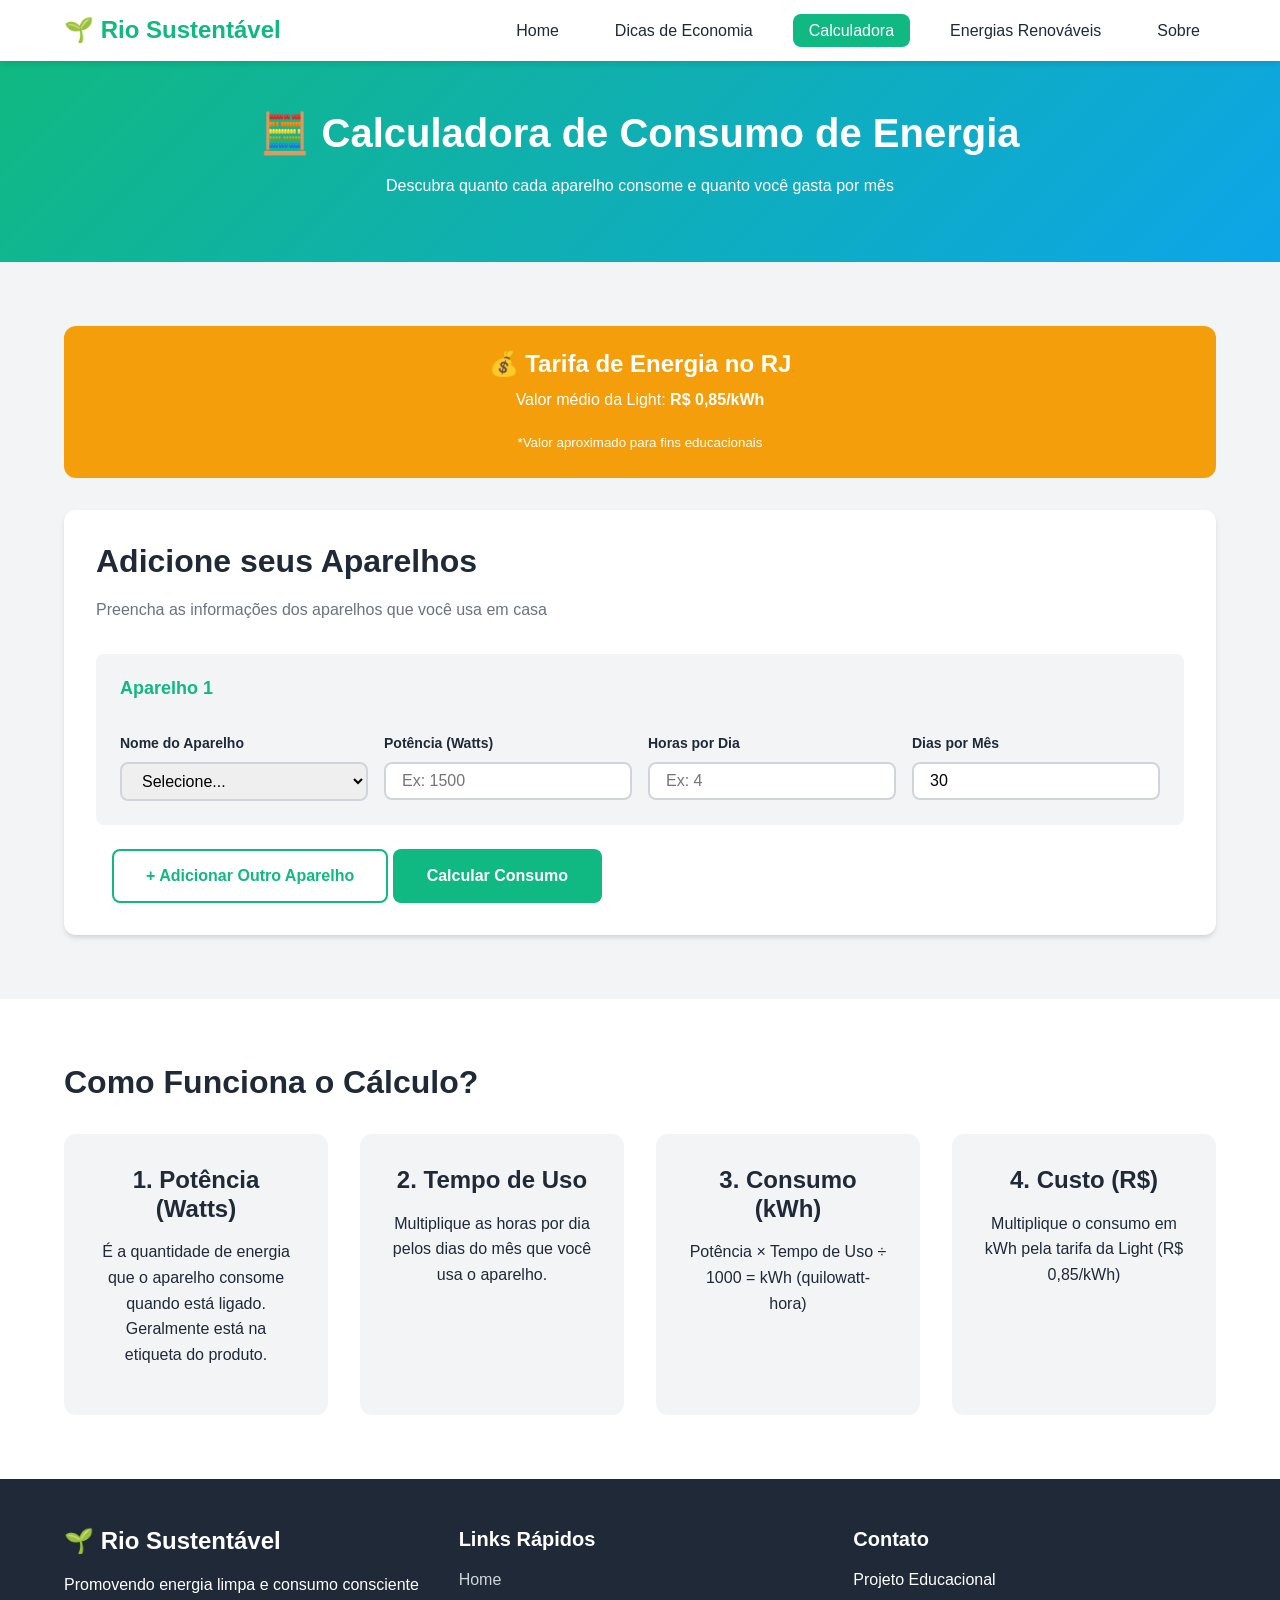
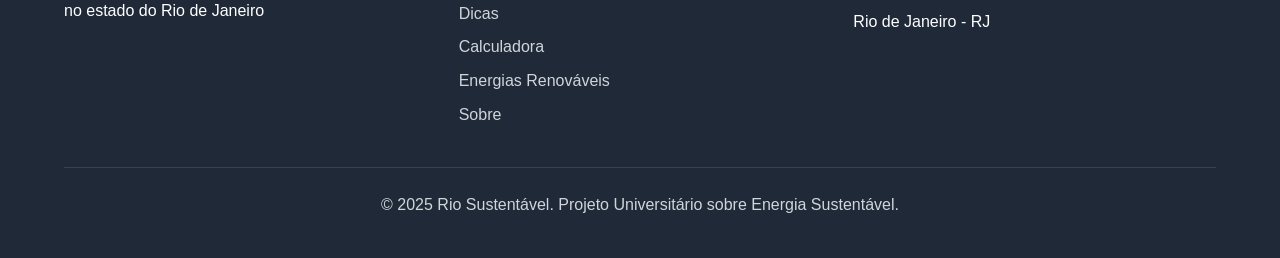
==== calculadora.html @ e25ba8b7 "add files via upload" ====
<!DOCTYPE html>
<html lang="pt-BR">
<head>
    <meta charset="UTF-8">
    <meta name="viewport" content="width=device-width, initial-scale=1.0">
    <meta name="description" content="Calculadora de Consumo de Energia - Rio Sustentável">
    <title>Calculadora de Consumo - Rio Sustentável</title>
    <link rel="stylesheet" href="styles.css">
</head>
<body>
    <header class="header">
        <div class="container">
            <div class="logo">
                <h1>🌱 Rio Sustentável</h1>
            </div>
            <nav class="nav" id="nav">
                <ul class="nav-list">
                    <li><a href="index.html">Home</a></li>
                    <li><a href="dicas.html">Dicas de Economia</a></li>
                    <li><a href="calculadora.html" class="active">Calculadora</a></li>
                    <li><a href="energias-limpas.html">Energias Renováveis</a></li>
                    <li><a href="sobre.html">Sobre</a></li>
                </ul>
            </nav>
            <button class="menu-toggle" id="menuToggle">
                <span></span>
                <span></span>
                <span></span>
            </button>
        </div>
    </header>

    <main>
        <section class="page-header">
            <div class="container">
                <h1>🧮 Calculadora de Consumo de Energia</h1>
                <p>Descubra quanto cada aparelho consome e quanto você gasta por mês</p>
            </div>
        </section>

        <section class="calculator-section">
            <div class="container">
                <div class="calculator-info">
                    <div class="info-box">
                        <h3>💰 Tarifa de Energia no RJ</h3>
                        <p>Valor médio da Light: <strong>R$ 0,85/kWh</strong></p>
                        <small>*Valor aproximado para fins educacionais</small>
                    </div>
                </div>

                <div class="calculator-wrapper">
                    <div class="calculator-form">
                        <h2>Adicione seus Aparelhos</h2>
                        <p class="form-description">Preencha as informações dos aparelhos que você usa em casa</p>
                        
                        <div id="appliancesContainer">
                            <div class="appliance-item" data-index="0">
                                <div class="appliance-header">
                                    <h3>Aparelho 1</h3>
                                    <button type="button" class="btn-remove" onclick="removeAppliance(0)" style="display: none;">✕</button>
                                </div>
                                <div class="form-grid">
                                    <div class="form-group">
                                        <label for="name0">Nome do Aparelho</label>
                                        <select id="name0" class="appliance-name">
                                            <option value="">Selecione...</option>
                                            <option value="Chuveiro" data-power="5500">Chuveiro Elétrico (5500W)</option>
                                            <option value="Ar-condicionado" data-power="1500">Ar-condicionado (1500W)</option>
                                            <option value="Geladeira" data-power="150">Geladeira (150W)</option>
                                            <option value="TV" data-power="100">TV LED (100W)</option>
                                            <option value="Notebook" data-power="65">Notebook (65W)</option>
                                            <option value="Ferro de passar" data-power="1000">Ferro de Passar (1000W)</option>
                                            <option value="Micro-ondas" data-power="1200">Micro-ondas (1200W)</option>
                                            <option value="Máquina de lavar" data-power="500">Máquina de Lavar (500W)</option>
                                            <option value="Ventilador" data-power="100">Ventilador (100W)</option>
                                            <option value="Computador" data-power="300">Computador Desktop (300W)</option>
                                            <option value="Lâmpada LED" data-power="10">Lâmpada LED (10W)</option>
                                            <option value="Outro" data-power="0">Outro (personalizado)</option>
                                        </select>
                                    </div>
                                    <div class="form-group">
                                        <label for="power0">Potência (Watts)</label>
                                        <input type="number" id="power0" class="appliance-power" placeholder="Ex: 1500" min="1">
                                    </div>
                                    <div class="form-group">
                                        <label for="hours0">Horas por Dia</label>
                                        <input type="number" id="hours0" class="appliance-hours" placeholder="Ex: 4" min="0" max="24" step="0.5">
                                    </div>
                                    <div class="form-group">
                                        <label for="days0">Dias por Mês</label>
                                        <input type="number" id="days0" class="appliance-days" placeholder="Ex: 30" min="1" max="31" value="30">
                                    </div>
                                </div>
                            </div>
                        </div>

                        <button type="button" class="btn btn-secondary" onclick="addAppliance()">+ Adicionar Outro Aparelho</button>
                        <button type="button" class="btn btn-primary" onclick="calculateConsumption()">Calcular Consumo</button>
                    </div>

                    <div class="calculator-results" id="results" style="display: none;">
                        <h2>📊 Resultados</h2>
                        <div class="result-summary">
                            <div class="result-card">
                                <div class="result-label">Consumo Total</div>
                                <div class="result-value" id="totalKwh">0 kWh</div>
                                <div class="result-sublabel">por mês</div>
                            </div>
                            <div class="result-card">
                                <div class="result-label">Custo Total</div>
                                <div class="result-value highlight" id="totalCost">R$ 0,00</div>
                                <div class="result-sublabel">por mês</div>
                            </div>
                        </div>

                        <div class="results-details" id="detailedResults"></div>

                        <div class="suggestions" id="suggestions">
                            <h3>💡 Sugestões de Economia</h3>
                            <div id="suggestionsList"></div>
                        </div>

                        <button type="button" class="btn btn-secondary" onclick="resetCalculator()">Novo Cálculo</button>
                    </div>
                </div>
            </div>
        </section>

        <section class="info-section">
            <div class="container">
                <h2>Como Funciona o Cálculo?</h2>
                <div class="info-grid">
                    <div class="info-card">
                        <h3>1. Potência (Watts)</h3>
                        <p>É a quantidade de energia que o aparelho consome quando está ligado. Geralmente está na etiqueta do produto.</p>
                    </div>
                    <div class="info-card">
                        <h3>2. Tempo de Uso</h3>
                        <p>Multiplique as horas por dia pelos dias do mês que você usa o aparelho.</p>
                    </div>
                    <div class="info-card">
                        <h3>3. Consumo (kWh)</h3>
                        <p>Potência × Tempo de Uso ÷ 1000 = kWh (quilowatt-hora)</p>
                    </div>
                    <div class="info-card">
                        <h3>4. Custo (R$)</h3>
                        <p>Multiplique o consumo em kWh pela tarifa da Light (R$ 0,85/kWh)</p>
                    </div>
                </div>
            </div>
        </section>
    </main>

    <footer class="footer">
        <div class="container">
            <div class="footer-content">
                <div class="footer-section">
                    <h3>🌱 Rio Sustentável</h3>
                    <p>Promovendo energia limpa e consumo consciente no estado do Rio de Janeiro</p>
                </div>
                <div class="footer-section">
                    <h4>Links Rápidos</h4>
                    <ul>
                        <li><a href="index.html">Home</a></li>
                        <li><a href="dicas.html">Dicas</a></li>
                        <li><a href="calculadora.html">Calculadora</a></li>
                        <li><a href="energias-limpas.html">Energias Renováveis</a></li>
                        <li><a href="sobre.html">Sobre</a></li>
                    </ul>
                </div>
                <div class="footer-section">
                    <h4>Contato</h4>
                    <p>Projeto Educacional</p>
                    <p>Rio de Janeiro - RJ</p>
                </div>
            </div>
            <div class="footer-bottom">
                <p>&copy; 2025 Rio Sustentável. Projeto Universitário sobre Energia Sustentável.</p>
            </div>
        </div>
    </footer>

    <script src="script.js"></script>
</body>
</html>
---- styles.css ----
/* ===========================
   Reset e Configurações Base
   =========================== */
* {
    margin: 0;
    padding: 0;
    box-sizing: border-box;
}

:root {
    /* Cores principais */
    --primary-color: #10b981;
    --primary-dark: #059669;
    --primary-light: #34d399;
    --secondary-color: #0ea5e9;
    --secondary-dark: #0284c7;
    --accent-color: #f59e0b;
    
    /* Cores neutras */
    --dark: #1f2937;
    --gray-dark: #374151;
    --gray: #6b7280;
    --gray-light: #d1d5db;
    --light: #f3f4f6;
    --white: #ffffff;
    
    /* Cores de status */
    --success: #10b981;
    --warning: #f59e0b;
    --error: #ef4444;
    
    /* Tipografia */
    --font-family: 'Segoe UI', Tahoma, Geneva, Verdana, sans-serif;
    --font-size-base: 16px;
    --line-height: 1.6;
    
    /* Espaçamentos */
    --spacing-xs: 0.5rem;
    --spacing-sm: 1rem;
    --spacing-md: 1.5rem;
    --spacing-lg: 2rem;
    --spacing-xl: 3rem;
    --spacing-xxl: 4rem;
    
    /* Bordas */
    --border-radius: 8px;
    --border-radius-lg: 12px;
    
    /* Sombras */
    --shadow-sm: 0 1px 2px 0 rgba(0, 0, 0, 0.05);
    --shadow: 0 4px 6px -1px rgba(0, 0, 0, 0.1), 0 2px 4px -1px rgba(0, 0, 0, 0.06);
    --shadow-lg: 0 10px 15px -3px rgba(0, 0, 0, 0.1), 0 4px 6px -2px rgba(0, 0, 0, 0.05);
    --shadow-xl: 0 20px 25px -5px rgba(0, 0, 0, 0.1), 0 10px 10px -5px rgba(0, 0, 0, 0.04);
    
    /* Transições */
    --transition: all 0.3s ease;
}

html {
    scroll-behavior: smooth;
}

body {
    font-family: var(--font-family);
    font-size: var(--font-size-base);
    line-height: var(--line-height);
    color: var(--dark);
    background-color: var(--white);
    overflow-x: hidden;
}

/* ===========================
   Tipografia
   =========================== */
h1, h2, h3, h4, h5, h6 {
    font-weight: 700;
    line-height: 1.2;
    margin-bottom: var(--spacing-sm);
    color: var(--dark);
}

h1 { font-size: 2.5rem; }
h2 { font-size: 2rem; }
h3 { font-size: 1.5rem; }
h4 { font-size: 1.25rem; }
h5 { font-size: 1.125rem; }
h6 { font-size: 1rem; }

p {
    margin-bottom: var(--spacing-sm);
}

a {
    color: var(--primary-color);
    text-decoration: none;
    transition: var(--transition);
}

a:hover {
    color: var(--primary-dark);
}

/* ===========================
   Container e Layout
   =========================== */
.container {
    max-width: 1200px;
    margin: 0 auto;
    padding: 0 var(--spacing-md);
}

/* ===========================
   Header e Navegação
   =========================== */
.header {
    background-color: var(--white);
    box-shadow: var(--shadow);
    position: sticky;
    top: 0;
    z-index: 1000;
    transition: var(--transition);
}

.header .container {
    display: flex;
    justify-content: space-between;
    align-items: center;
    padding: var(--spacing-sm) var(--spacing-md);
}

.logo h1 {
    font-size: 1.5rem;
    margin: 0;
    color: var(--primary-color);
}

.nav-list {
    display: flex;
    list-style: none;
    gap: var(--spacing-md);
}

.nav-list a {
    color: var(--dark);
    font-weight: 500;
    padding: var(--spacing-xs) var(--spacing-sm);
    border-radius: var(--border-radius);
    transition: var(--transition);
}

.nav-list a:hover,
.nav-list a.active {
    background-color: var(--primary-color);
    color: var(--white);
}

.menu-toggle {
    display: none;
    flex-direction: column;
    gap: 5px;
    background: none;
    border: none;
    cursor: pointer;
    padding: var(--spacing-xs);
}

.menu-toggle span {
    width: 25px;
    height: 3px;
    background-color: var(--dark);
    border-radius: 2px;
    transition: var(--transition);
}

/* ===========================
   Hero Section
   =========================== */
.hero {
    background: linear-gradient(135deg, var(--primary-color) 0%, var(--secondary-color) 100%);
    color: var(--white);
    padding: var(--spacing-xxl) 0;
    text-align: center;
    position: relative;
    overflow: hidden;
}

.hero::before {
    content: '';
    position: absolute;
    top: 0;
    left: 0;
    right: 0;
    bottom: 0;
    background: url('data:image/svg+xml,<svg xmlns="http://www.w3.org/2000/svg" viewBox="0 0 1200 120"><path d="M321.39,56.44c58-10.79,114.16-30.13,172-41.86,82.39-16.72,168.19-17.73,250.45-.39C823.78,31,906.67,72,985.66,92.83c70.05,18.48,146.53,26.09,214.34,3V0H0V27.35A600.21,600.21,0,0,0,321.39,56.44Z" fill="rgba(255,255,255,0.1)"/></svg>') no-repeat bottom;
    background-size: cover;
    opacity: 0.3;
}

.hero-content {
    position: relative;
    z-index: 1;
}

.hero h2 {
    font-size: 3rem;
    margin-bottom: var(--spacing-md);
    color: var(--white);
}

.hero p {
    font-size: 1.25rem;
    margin-bottom: var(--spacing-lg);
    opacity: 0.95;
}

/* ===========================
   Botões
   =========================== */
.btn {
    display: inline-block;
    padding: var(--spacing-sm) var(--spacing-lg);
    border-radius: var(--border-radius);
    font-weight: 600;
    text-align: center;
    cursor: pointer;
    transition: var(--transition);
    border: 2px solid transparent;
    font-size: 1rem;
}

.btn-primary {
    background-color: var(--primary-color);
    color: var(--white);
}

.btn-primary:hover {
    background-color: var(--primary-dark);
    transform: translateY(-2px);
    box-shadow: var(--shadow-lg);
}

.btn-secondary {
    background-color: var(--white);
    color: var(--primary-color);
    border-color: var(--primary-color);
    margin-left: var(--spacing-sm);
}

.btn-secondary:hover {
    background-color: var(--primary-color);
    color: var(--white);
    transform: translateY(-2px);
}

/* ===========================
   Cards
   =========================== */
.stats, .objectives, .explore, .tips-section, .energy-types {
    padding: var(--spacing-xxl) 0;
}

.stats {
    background-color: var(--light);
}

.stats h2, .objectives h2, .explore h2 {
    text-align: center;
    margin-bottom: var(--spacing-xl);
}

.stats-grid, .explore-grid, .tips-grid {
    display: grid;
    grid-template-columns: repeat(auto-fit, minmax(250px, 1fr));
    gap: var(--spacing-lg);
    margin-top: var(--spacing-lg);
}

.objectives-grid {
    display: flex;
    flex-wrap: wrap;
    justify-content: center;
    gap: var(--spacing-lg);
    margin-top: var(--spacing-lg);
}

.objectives-grid .objective-card {
    flex: 1 1 220px;
    max-width: 280px;
}

.stat-card, .objective-card, .tip-card {
    background-color: var(--white);
    padding: var(--spacing-lg);
    border-radius: var(--border-radius-lg);
    box-shadow: var(--shadow);
    transition: var(--transition);
    text-align: center;
    display: flex;
    flex-direction: column;
}

.stat-card:hover, .objective-card:hover, .tip-card:hover {
    transform: translateY(-5px);
    box-shadow: var(--shadow-xl);
}

.stat-icon, .tip-icon {
    font-size: 3rem;
    margin-bottom: var(--spacing-sm);
}

.objective-number {
    display: inline-block;
    background: linear-gradient(135deg, var(--primary-color), var(--secondary-color));
    color: var(--white);
    width: 60px;
    height: 60px;
    line-height: 60px;
    border-radius: 50%;
    font-size: 1.5rem;
    font-weight: 700;
    margin-bottom: var(--spacing-sm);
}

.explore-card {
    background: linear-gradient(135deg, var(--primary-color) 0%, var(--secondary-color) 100%);
    color: var(--white);
    padding: var(--spacing-lg);
    border-radius: var(--border-radius-lg);
    transition: var(--transition);
    position: relative;
    overflow: hidden;
}

.explore-card::before {
    content: '';
    position: absolute;
    top: 0;
    left: -100%;
    width: 100%;
    height: 100%;
    background: rgba(255, 255, 255, 0.1);
    transition: var(--transition);
}

.explore-card:hover::before {
    left: 100%;
}

.explore-card:hover {
    transform: translateY(-5px);
    box-shadow: var(--shadow-xl);
}

.explore-icon {
    font-size: 3rem;
    margin-bottom: var(--spacing-sm);
}

.explore-card h3 {
    color: var(--white);
    margin-bottom: var(--spacing-sm);
}

.explore-arrow {
    display: inline-block;
    font-size: 1.5rem;
    margin-top: var(--spacing-sm);
    transition: var(--transition);
}

.explore-card:hover .explore-arrow {
    transform: translateX(10px);
}

/* ===========================
   Page Header
   =========================== */
.page-header {
    background: linear-gradient(135deg, var(--primary-color) 0%, var(--secondary-color) 100%);
    color: var(--white);
    padding: var(--spacing-xl) 0;
    text-align: center;
}

.page-header h1 {
    color: var(--white);
    margin-bottom: var(--spacing-sm);
}

/* ===========================
   Dicas (Tips)
   =========================== */
.tips-section h2 {
    margin-bottom: var(--spacing-lg);
    color: var(--dark);
}

.tip-card h3 {
    color: var(--dark);
    margin-top: var(--spacing-sm);
}

.tip-savings {
    margin-top: auto;
    padding-top: var(--spacing-md);
    border-top: 2px solid var(--light);
}

.savings-badge {
    display: inline-block;
    background-color: var(--success);
    color: var(--white);
    padding: var(--spacing-xs) var(--spacing-sm);
    border-radius: var(--border-radius);
    font-size: 0.875rem;
    font-weight: 600;
}

/* ===========================
   Calculadora
   =========================== */
.calculator-section {
    padding: var(--spacing-xxl) 0;
    background-color: var(--light);
}

.calculator-info {
    margin-bottom: var(--spacing-lg);
}

.info-box {
    background: linear-gradient(135deg, var(--accent-color), var(--warning));
    color: var(--white);
    padding: var(--spacing-md);
    border-radius: var(--border-radius-lg);
    text-align: center;
}

.info-box h3 {
    color: var(--white);
    margin-bottom: var(--spacing-xs);
}

.calculator-wrapper {
    display: grid;
    grid-template-columns: 1fr;
    gap: var(--spacing-lg);
}

.calculator-form, .calculator-results {
    background-color: var(--white);
    padding: var(--spacing-lg);
    border-radius: var(--border-radius-lg);
    box-shadow: var(--shadow);
}

.form-description {
    color: var(--gray);
    margin-bottom: var(--spacing-lg);
}

.appliance-item {
    background-color: var(--light);
    padding: var(--spacing-md);
    border-radius: var(--border-radius);
    margin-bottom: var(--spacing-md);
}

.appliance-header {
    display: flex;
    justify-content: space-between;
    align-items: center;
    margin-bottom: var(--spacing-sm);
}

.appliance-header h3 {
    font-size: 1.125rem;
    color: var(--primary-color);
}

.btn-remove {
    background-color: var(--error);
    color: var(--white);
    border: none;
    border-radius: 50%;
    width: 30px;
    height: 30px;
    cursor: pointer;
    font-size: 1.25rem;
    transition: var(--transition);
}

.btn-remove:hover {
    background-color: #dc2626;
    transform: scale(1.1);
}

.form-grid {
    display: grid;
    grid-template-columns: repeat(auto-fit, minmax(200px, 1fr));
    gap: var(--spacing-sm);
}

.form-group {
    display: flex;
    flex-direction: column;
}

.form-group label {
    font-weight: 600;
    margin-bottom: var(--spacing-xs);
    color: var(--dark);
    font-size: 0.875rem;
}

.form-group input,
.form-group select {
    padding: var(--spacing-xs) var(--spacing-sm);
    border: 2px solid var(--gray-light);
    border-radius: var(--border-radius);
    font-size: 1rem;
    transition: var(--transition);
}

.form-group input:focus,
.form-group select:focus {
    outline: none;
    border-color: var(--primary-color);
}

.result-summary {
    display: grid;
    grid-template-columns: repeat(auto-fit, minmax(200px, 1fr));
    gap: var(--spacing-md);
    margin-bottom: var(--spacing-lg);
}

.result-card {
    background: linear-gradient(135deg, var(--primary-color), var(--secondary-color));
    color: var(--white);
    padding: var(--spacing-md);
    border-radius: var(--border-radius-lg);
    text-align: center;
}

.result-label {
    font-size: 0.875rem;
    opacity: 0.9;
    margin-bottom: var(--spacing-xs);
}

.result-value {
    font-size: 2rem;
    font-weight: 700;
    margin: var(--spacing-xs) 0;
}

.result-value.highlight {
    font-size: 2.5rem;
}

.result-sublabel {
    font-size: 0.875rem;
    opacity: 0.8;
}

.results-details {
    margin: var(--spacing-lg) 0;
}

.result-item {
    background-color: var(--light);
    padding: var(--spacing-md);
    border-radius: var(--border-radius);
    margin-bottom: var(--spacing-sm);
    display: flex;
    justify-content: space-between;
    align-items: center;
}

.result-item-name {
    font-weight: 600;
    color: var(--dark);
}

.result-item-details {
    display: flex;
    gap: var(--spacing-md);
    font-size: 0.875rem;
    color: var(--gray);
}

.result-item-cost {
    font-weight: 700;
    color: var(--primary-color);
    font-size: 1.125rem;
}

.suggestions {
    background-color: var(--light);
    padding: var(--spacing-md);
    border-radius: var(--border-radius);
    margin-top: var(--spacing-lg);
}

.suggestion-item {
    background-color: var(--white);
    padding: var(--spacing-sm);
    border-left: 4px solid var(--primary-color);
    margin-bottom: var(--spacing-sm);
    border-radius: var(--border-radius);
}

/* ===========================
   Energias Renováveis
   =========================== */
.energy-intro {
    padding: var(--spacing-xl) 0;
    background-color: var(--light);
}

.intro-content {
    max-width: 800px;
    margin: 0 auto;
    text-align: center;
}

.energy-type {
    padding: var(--spacing-xxl) 0;
}

.energy-type:nth-child(even) {
    background-color: var(--light);
}

.energy-content {
    max-width: 900px;
    margin: 0 auto;
}

.energy-icon {
    font-size: 4rem;
    text-align: center;
    margin-bottom: var(--spacing-md);
}

.energy-description {
    font-size: 1.125rem;
    color: var(--gray-dark);
    margin-bottom: var(--spacing-lg);
}

.energy-list {
    list-style: none;
    margin: var(--spacing-md) 0;
}

.energy-list li {
    padding: var(--spacing-xs) 0;
    padding-left: var(--spacing-md);
    position: relative;
}

.energy-list li::before {
    content: '✓';
    color: var(--primary-color);
    font-weight: 700;
    position: absolute;
    left: 0;
}

.benefits-grid {
    display: grid;
    grid-template-columns: repeat(auto-fit, minmax(200px, 1fr));
    gap: var(--spacing-md);
    margin-top: var(--spacing-md);
}

.benefit-item {
    background-color: var(--white);
    padding: var(--spacing-md);
    border-radius: var(--border-radius);
    text-align: center;
    box-shadow: var(--shadow-sm);
}

.benefit-icon {
    font-size: 2rem;
    display: block;
    margin-bottom: var(--spacing-xs);
}

.comparison-section {
    padding: var(--spacing-xxl) 0;
    background-color: var(--light);
}

.comparison-grid {
    display: grid;
    grid-template-columns: repeat(auto-fit, minmax(300px, 1fr));
    gap: var(--spacing-lg);
    margin-top: var(--spacing-lg);
}

.comparison-card {
    padding: var(--spacing-lg);
    border-radius: var(--border-radius-lg);
    box-shadow: var(--shadow);
}

.comparison-card.green {
    background-color: var(--white);
    border: 3px solid var(--success);
}

.comparison-card.red {
    background-color: var(--white);
    border: 3px solid var(--error);
}

.comparison-card ul {
    list-style: none;
}

.comparison-card li {
    padding: var(--spacing-xs) 0;
}

/* ===========================
   Sobre
   =========================== */
.about-section, .objectives-detail, .context-section, .impact-section, .ods-section, .methodology-section, .references-section {
    padding: var(--spacing-xxl) 0;
}

.about-section {
    background-color: var(--light);
}

.about-content {
    max-width: 800px;
    margin: 0 auto;
}

.objective-detail-grid {
    display: grid;
    grid-template-columns: repeat(auto-fit, minmax(300px, 1fr));
    gap: var(--spacing-lg);
    margin-top: var(--spacing-lg);
}

.objective-detail-card {
    background-color: var(--white);
    padding: var(--spacing-lg);
    border-radius: var(--border-radius-lg);
    box-shadow: var(--shadow);
}

.objective-icon {
    font-size: 3rem;
    margin-bottom: var(--spacing-sm);
}

.context-section {
    background-color: var(--light);
}

.context-grid {
    display: grid;
    grid-template-columns: repeat(auto-fit, minmax(300px, 1fr));
    gap: var(--spacing-lg);
    margin-top: var(--spacing-lg);
}

.context-card {
    background-color: var(--white);
    padding: var(--spacing-lg);
    border-radius: var(--border-radius-lg);
    box-shadow: var(--shadow);
}

.context-card ul {
    list-style: none;
}

.context-card li {
    padding: var(--spacing-xs) 0;
    padding-left: var(--spacing-md);
    position: relative;
}

.context-card li::before {
    content: '→';
    color: var(--primary-color);
    position: absolute;
    left: 0;
}

.impact-grid {
    display: grid;
    grid-template-columns: repeat(auto-fit, minmax(250px, 1fr));
    gap: var(--spacing-lg);
    margin-top: var(--spacing-lg);
}

.impact-card {
    background: linear-gradient(135deg, var(--primary-color), var(--secondary-color));
    color: var(--white);
    padding: var(--spacing-lg);
    border-radius: var(--border-radius-lg);
    text-align: center;
}

.impact-number {
    font-size: 3rem;
    font-weight: 700;
    margin-bottom: var(--spacing-sm);
}

/* ODS Section */
.ods-section {
    padding: var(--spacing-xxl) 0;
    background-color: var(--white);
}

.ods-intro {
    text-align: center;
    max-width: 800px;
    margin: 0 auto var(--spacing-xl) auto;
    font-size: 1.1rem;
    color: var(--gray-dark);
}

.ods-grid {
    display: flex;
    flex-wrap: wrap;
    justify-content: center;
    gap: var(--spacing-lg);
    margin-top: var(--spacing-lg);
}

.ods-card {
    flex: 1 1 280px;
    max-width: 360px;
    background-color: var(--white);
    border: 2px solid var(--gray-light);
    border-radius: var(--border-radius-lg);
    padding: var(--spacing-lg);
    transition: var(--transition);
    position: relative;
    overflow: hidden;
}

.ods-card::before {
    content: '';
    position: absolute;
    top: 0;
    left: 0;
    width: 100%;
    height: 4px;
    background: linear-gradient(90deg, var(--primary-color), var(--secondary-color));
}

.ods-card:hover {
    transform: translateY(-5px);
    box-shadow: var(--shadow-lg);
    border-color: var(--primary-color);
}

.ods-number {
    display: inline-block;
    width: 60px;
    height: 60px;
    background: linear-gradient(135deg, var(--primary-color), var(--secondary-color));
    color: var(--white);
    font-size: 1.75rem;
    font-weight: 700;
    border-radius: 50%;
    display: flex;
    align-items: center;
    justify-content: center;
    margin-bottom: var(--spacing-md);
}

.ods-card h3 {
    color: var(--dark);
    margin-bottom: var(--spacing-sm);
    font-size: 1.25rem;
}

.ods-card p {
    color: var(--gray);
    line-height: 1.6;
    margin-bottom: 0;
}

.methodology-content {
    max-width: 800px;
    margin: 0 auto;
}

.method-step {
    display: flex;
    gap: var(--spacing-md);
    margin-bottom: var(--spacing-lg);
    align-items: flex-start;
}

.step-number {
    background: linear-gradient(135deg, var(--primary-color), var(--secondary-color));
    color: var(--white);
    width: 60px;
    height: 60px;
    line-height: 60px;
    border-radius: 50%;
    text-align: center;
    font-size: 1.5rem;
    font-weight: 700;
    flex-shrink: 0;
}

.step-content h3 {
    margin-top: 0;
}

.references-section {
    background-color: var(--light);
}

.references-list {
    display: grid;
    grid-template-columns: repeat(auto-fit, minmax(300px, 1fr));
    gap: var(--spacing-lg);
    margin-top: var(--spacing-lg);
}

.reference-item {
    background-color: var(--white);
    padding: var(--spacing-lg);
    border-radius: var(--border-radius-lg);
    box-shadow: var(--shadow);
}

.reference-item ul {
    list-style: none;
}

.reference-item li {
    padding: var(--spacing-xs) 0;
    color: var(--gray-dark);
}

/* ===========================
   Info Section
   =========================== */
.info-section {
    padding: var(--spacing-xxl) 0;
}

.info-grid {
    display: grid;
    grid-template-columns: repeat(auto-fit, minmax(250px, 1fr));
    gap: var(--spacing-lg);
    margin-top: var(--spacing-lg);
}

.info-card {
    background-color: var(--light);
    padding: var(--spacing-lg);
    border-radius: var(--border-radius-lg);
    text-align: center;
}

/* ===========================
   CTA Section
   =========================== */
.cta-section {
    padding: var(--spacing-xxl) 0;
    background: linear-gradient(135deg, var(--primary-color) 0%, var(--secondary-color) 100%);
    color: var(--white);
}

.cta-content {
    text-align: center;
}

.cta-content h2 {
    color: var(--white);
    margin-bottom: var(--spacing-md);
}

.cta-content p {
    font-size: 1.125rem;
    margin-bottom: var(--spacing-lg);
}

/* ===========================
   Footer
   =========================== */
.footer {
    background-color: var(--dark);
    color: var(--white);
    padding: var(--spacing-xl) 0 var(--spacing-md);
}

.footer-content {
    display: grid;
    grid-template-columns: repeat(auto-fit, minmax(250px, 1fr));
    gap: var(--spacing-lg);
    margin-bottom: var(--spacing-lg);
}

.footer-section h3, .footer-section h4 {
    color: var(--white);
    margin-bottom: var(--spacing-sm);
}

.footer-section ul {
    list-style: none;
}

.footer-section li {
    margin-bottom: var(--spacing-xs);
}

.footer-section a {
    color: var(--gray-light);
    transition: var(--transition);
}

.footer-section a:hover {
    color: var(--primary-light);
}

.footer-bottom {
    border-top: 1px solid var(--gray-dark);
    padding-top: var(--spacing-md);
    text-align: center;
    color: var(--gray-light);
}

/* ===========================
   Responsividade
   =========================== */
@media (max-width: 768px) {
    h1 { font-size: 2rem; }
    h2 { font-size: 1.5rem; }
    h3 { font-size: 1.25rem; }
    
    .hero h2 {
        font-size: 2rem;
    }
    
    .hero p {
        font-size: 1rem;
    }
    
    .menu-toggle {
        display: flex;
    }
    
    .nav {
        position: absolute;
        top: 100%;
        left: 0;
        right: 0;
        background-color: var(--white);
        box-shadow: var(--shadow-lg);
        max-height: 0;
        overflow: hidden;
        transition: var(--transition);
    }
    
    .nav.active {
        max-height: 500px;
    }
    
    .nav-list {
        flex-direction: column;
        padding: var(--spacing-md);
        gap: 0;
    }
    
    .nav-list li {
        margin-bottom: var(--spacing-sm);
    }
    
    .stats-grid, .objectives-grid, .explore-grid, .tips-grid {
        grid-template-columns: 1fr;
    }
    
    .form-grid {
        grid-template-columns: 1fr;
    }
    
    .result-summary {
        grid-template-columns: 1fr;
    }
    
    .result-item {
        flex-direction: column;
        gap: var(--spacing-sm);
        text-align: center;
    }
    
    .btn-secondary {
        margin-left: 0;
        margin-top: var(--spacing-sm);
        display: block;
    }
}

@media (max-width: 480px) {
    .container {
        padding: 0 var(--spacing-sm);
    }
    
    h1 { font-size: 1.75rem; }
    h2 { font-size: 1.375rem; }
    
    .hero h2 {
        font-size: 1.75rem;
    }
    
    .result-value {
        font-size: 1.5rem;
    }
    
    .result-value.highlight {
        font-size: 2rem;
    }
    
    .impact-number {
        font-size: 2rem;
    }
}

/* ===========================
   Animações
   =========================== */
@keyframes fadeIn {
    from {
        opacity: 0;
        transform: translateY(20px);
    }
    to {
        opacity: 1;
        transform: translateY(0);
    }
}

.fade-in {
    animation: fadeIn 0.6s ease-out;
}

/* ===========================
   Utilitários
   =========================== */
.text-center {
    text-align: center;
}

.mb-1 { margin-bottom: var(--spacing-sm); }
.mb-2 { margin-bottom: var(--spacing-md); }
.mb-3 { margin-bottom: var(--spacing-lg); }

.mt-1 { margin-top: var(--spacing-sm); }
.mt-2 { margin-top: var(--spacing-md); }
.mt-3 { margin-top: var(--spacing-lg); }
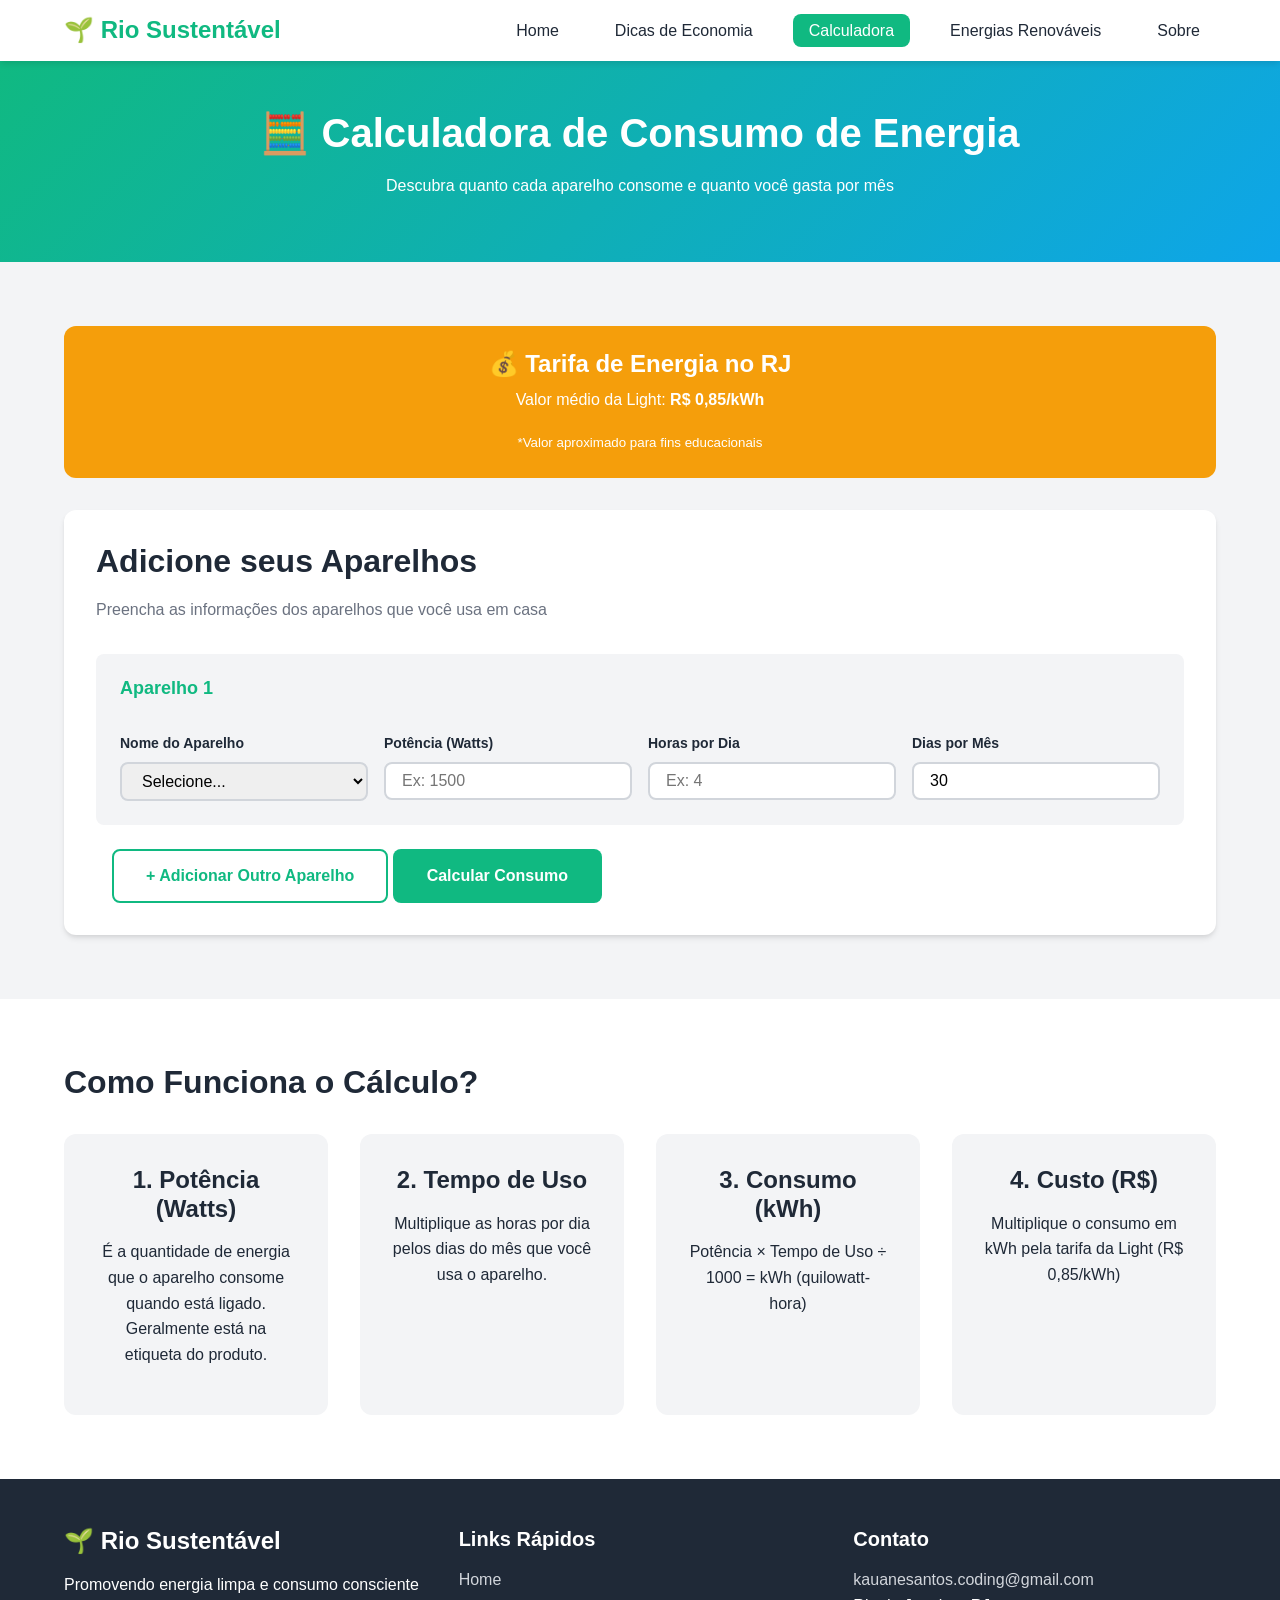
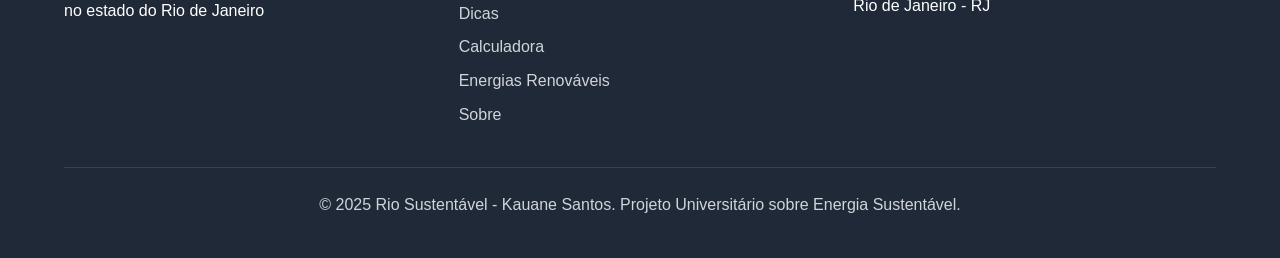
==== commit ee2fdaa0: "add contact in the footer" ====
--- a/calculadora.html
+++ b/calculadora.html
@@ -170,12 +170,12 @@
                 </div>
                 <div class="footer-section">
                     <h4>Contato</h4>
-                    <p>Projeto Educacional</p>
+                    <a href="mailto:kauanesantos.coding@gmail.com">kauanesantos.coding@gmail.com</a>
                     <p>Rio de Janeiro - RJ</p>
                 </div>
             </div>
             <div class="footer-bottom">
-                <p>&copy; 2025 Rio Sustentável. Projeto Universitário sobre Energia Sustentável.</p>
+                <p>&copy; 2025 Rio Sustentável - Kauane Santos. Projeto Universitário sobre Energia Sustentável.</p>
             </div>
         </div>
     </footer>
